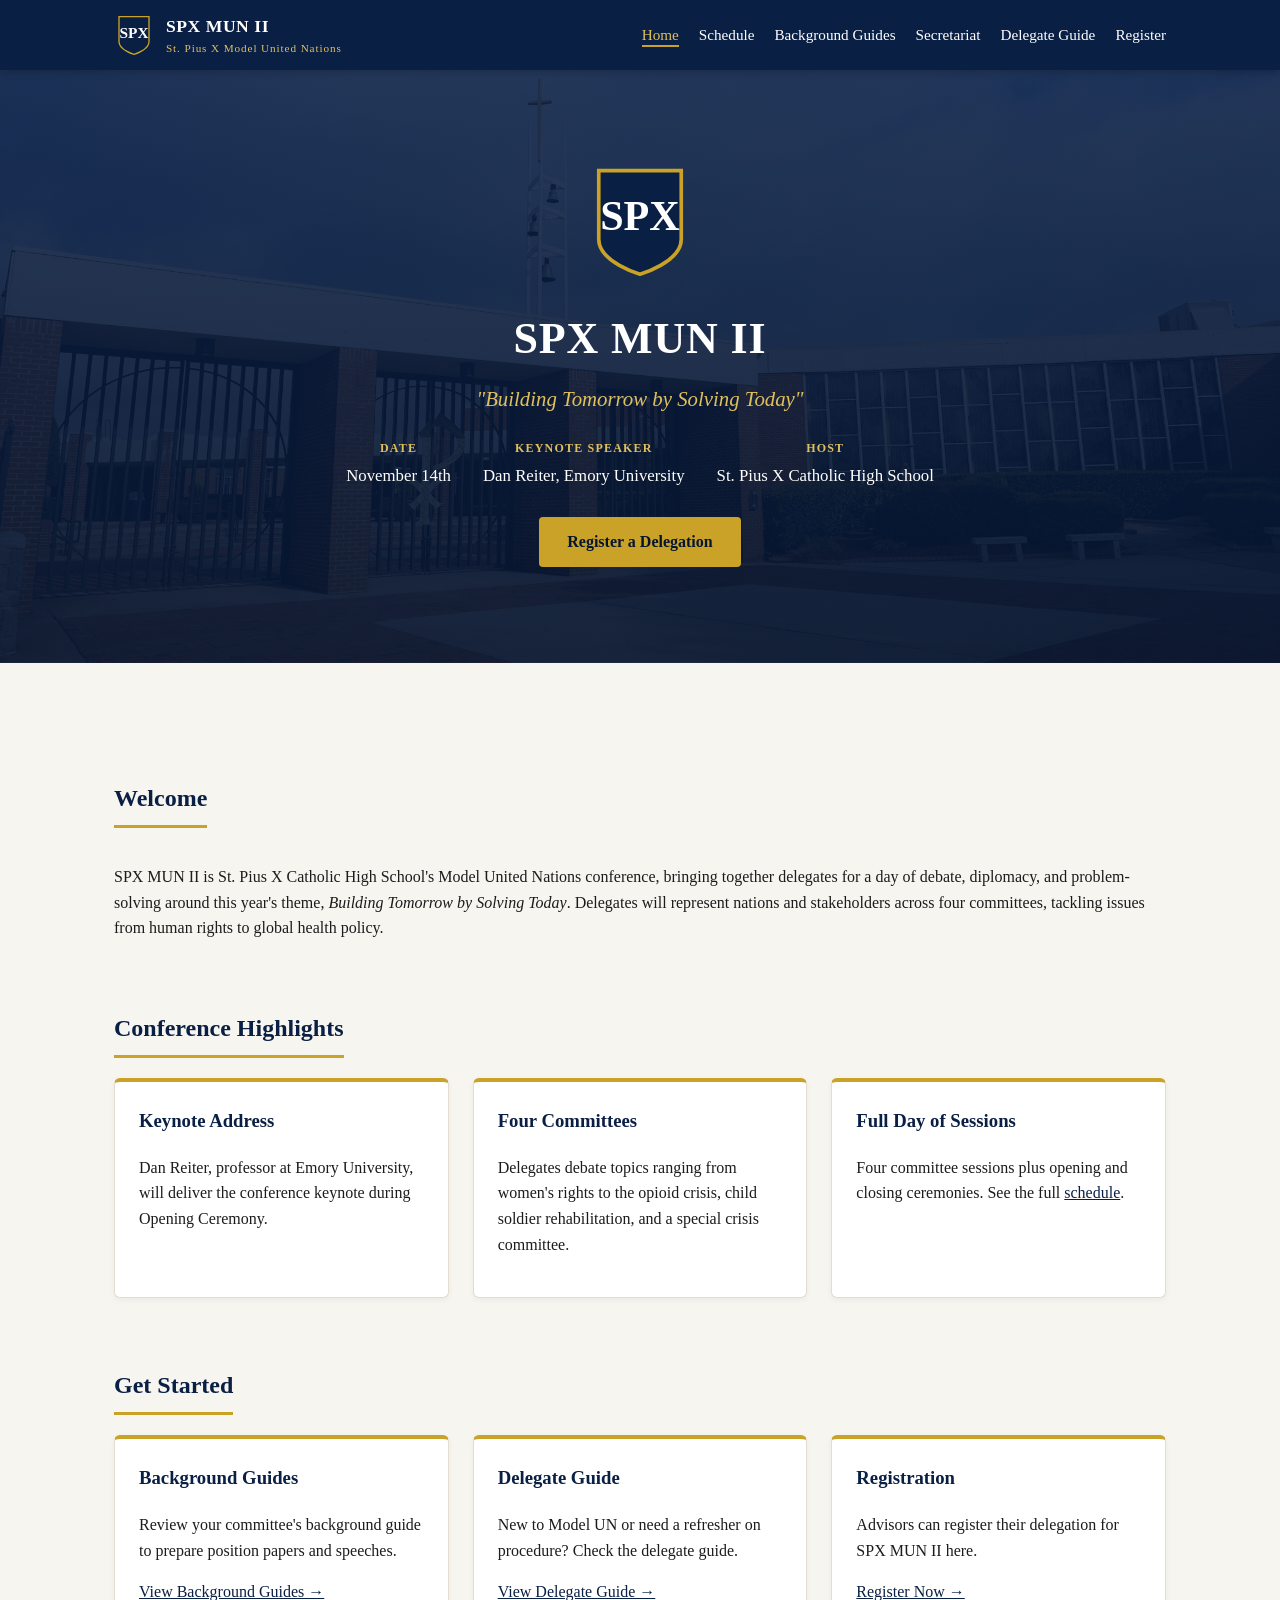
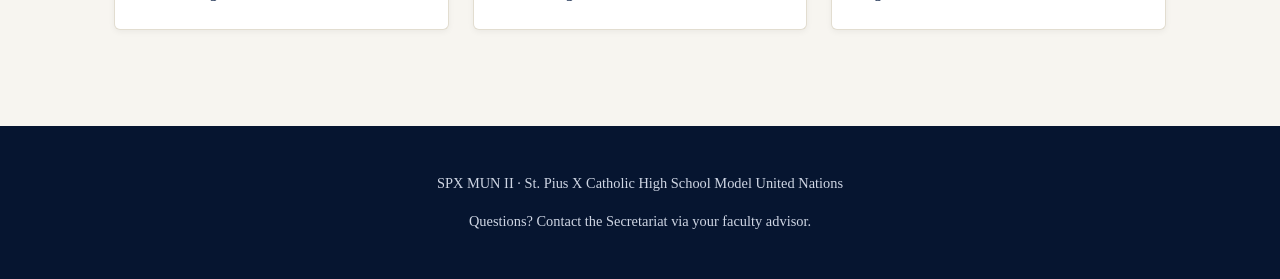
==== index.html @ 94162507 "Build SPX MUN II conference site Static HTML/CSS site with navy/gold theme: homepage, schedule, comm" ====
<!DOCTYPE html>
<html lang="en">
<head>
<meta charset="UTF-8">
<meta name="viewport" content="width=device-width, initial-scale=1.0">
<title>SPX MUN II | St. Pius X Model UN Conference</title>
<meta name="description" content="SPX MUN II — St. Pius X Catholic High School's Model United Nations Conference. November 14th. Theme: Building Tomorrow by Solving Today.">
<link rel="icon" href="assets/img/crest-placeholder.svg">
<link rel="stylesheet" href="assets/css/style.css">
</head>
<body>
<header class="site-header">
  <div class="nav-wrap">
    <a class="brand" href="index.html">
      <img class="crest" src="assets/img/crest-placeholder.svg" alt="SPX MUN crest">
      <span class="brand-text">SPX MUN II<span>St. Pius X Model United Nations</span></span>
    </a>
    <nav class="main-nav">
      <ul>
        <li><a href="index.html" class="active">Home</a></li>
        <li><a href="schedule.html">Schedule</a></li>
        <li><a href="guides.html">Background Guides</a></li>
        <li><a href="secretariat.html">Secretariat</a></li>
        <li><a href="delegate-guide.html">Delegate Guide</a></li>
        <li><a href="register.html">Register</a></li>
      </ul>
    </nav>
  </div>
</header>

<section class="hero">
  <div class="hero-inner">
    <img class="crest-large" src="assets/img/crest-placeholder.svg" alt="SPX MUN crest">
    <h1>SPX MUN II</h1>
    <p class="theme">"Building Tomorrow by Solving Today"</p>
    <div class="meta">
      <div><strong>Date</strong>November 14th</div>
      <div><strong>Keynote Speaker</strong>Dan Reiter, Emory University</div>
      <div><strong>Host</strong>St. Pius X Catholic High School</div>
    </div>
    <a class="btn" href="register.html">Register a Delegation</a>
  </div>
</section>

<main>
  <section>
    <h2>Welcome</h2>
    <p>
      SPX MUN II is St. Pius X Catholic High School's Model United Nations conference,
      bringing together delegates for a day of debate, diplomacy, and problem-solving
      around this year's theme, <em>Building Tomorrow by Solving Today</em>. Delegates
      will represent nations and stakeholders across four committees, tackling issues
      from human rights to global health policy.
    </p>
  </section>

  <section>
    <h2>Conference Highlights</h2>
    <div class="card-grid">
      <div class="card">
        <h3>Keynote Address</h3>
        <p>Dan Reiter, professor at Emory University, will deliver the conference keynote during Opening Ceremony.</p>
      </div>
      <div class="card">
        <h3>Four Committees</h3>
        <p>Delegates debate topics ranging from women's rights to the opioid crisis, child soldier rehabilitation, and a special crisis committee.</p>
      </div>
      <div class="card">
        <h3>Full Day of Sessions</h3>
        <p>Four committee sessions plus opening and closing ceremonies. See the full <a href="schedule.html">schedule</a>.</p>
      </div>
    </div>
  </section>

  <section>
    <h2>Get Started</h2>
    <div class="card-grid">
      <div class="card">
        <h3>Background Guides</h3>
        <p>Review your committee's background guide to prepare position papers and speeches.</p>
        <a href="guides.html">View Background Guides &rarr;</a>
      </div>
      <div class="card">
        <h3>Delegate Guide</h3>
        <p>New to Model UN or need a refresher on procedure? Check the delegate guide.</p>
        <a href="delegate-guide.html">View Delegate Guide &rarr;</a>
      </div>
      <div class="card">
        <h3>Registration</h3>
        <p>Advisors can register their delegation for SPX MUN II here.</p>
        <a href="register.html">Register Now &rarr;</a>
      </div>
    </div>
  </section>
</main>

<footer class="site-footer">
  <p>SPX MUN II &middot; St. Pius X Catholic High School Model United Nations</p>
  <p>Questions? Contact the Secretariat via your faculty advisor.</p>
</footer>
</body>
</html>
---- assets/css/style.css ----
:root {
  --navy: #0a1f44;
  --navy-dark: #061530;
  --navy-light: #16305e;
  --gold: #c9a227;
  --gold-light: #e0c05c;
  --cream: #f7f5f0;
  --text: #1c1c1c;
  --max-width: 1100px;
}

* {
  box-sizing: border-box;
}

html {
  scroll-behavior: smooth;
}

body {
  margin: 0;
  font-family: "Georgia", "Times New Roman", serif;
  color: var(--text);
  background: var(--cream);
  line-height: 1.6;
}

a {
  color: var(--navy);
}

img {
  max-width: 100%;
}

.site-header {
  background: var(--navy);
  color: white;
  position: sticky;
  top: 0;
  z-index: 100;
  box-shadow: 0 2px 8px rgba(0, 0, 0, 0.2);
}

.nav-wrap {
  max-width: var(--max-width);
  margin: 0 auto;
  display: flex;
  align-items: center;
  justify-content: space-between;
  padding: 0.75rem 1.5rem;
  flex-wrap: wrap;
  gap: 0.5rem;
}

.brand {
  display: flex;
  align-items: center;
  gap: 0.75rem;
  text-decoration: none;
  color: white;
}

.brand .crest {
  width: 40px;
  height: 40px;
}

.brand-text {
  font-weight: bold;
  letter-spacing: 0.03em;
  font-size: 1.1rem;
  color: white;
}

.brand-text span {
  display: block;
  font-size: 0.7rem;
  font-weight: normal;
  color: var(--gold-light);
  letter-spacing: 0.08em;
}

nav.main-nav ul {
  list-style: none;
  display: flex;
  gap: 1.25rem;
  margin: 0;
  padding: 0;
  flex-wrap: wrap;
}

nav.main-nav a {
  color: white;
  text-decoration: none;
  font-size: 0.95rem;
  border-bottom: 2px solid transparent;
  padding-bottom: 2px;
  transition: border-color 0.2s ease, color 0.2s ease;
}

nav.main-nav a:hover,
nav.main-nav a.active {
  border-color: var(--gold);
  color: var(--gold-light);
}

.hero {
  position: relative;
  color: white;
  padding: 6rem 1.5rem;
  text-align: center;
  background-image:
    linear-gradient(rgba(10, 31, 68, 0.88), rgba(6, 21, 48, 0.93)),
    url("../img/campus.jpg");
  background-size: cover;
  background-position: center;
}

.hero-inner {
  max-width: 800px;
  margin: 0 auto;
}

.hero .crest-large {
  width: 110px;
  height: 110px;
  margin-bottom: 1.25rem;
}

.hero h1 {
  font-size: 2.75rem;
  margin: 0 0 0.5rem;
  letter-spacing: 0.02em;
}

.hero .theme {
  font-size: 1.3rem;
  color: var(--gold-light);
  font-style: italic;
  margin: 0.25rem 0 1.5rem;
}

.hero .meta {
  display: flex;
  justify-content: center;
  gap: 2rem;
  flex-wrap: wrap;
  font-size: 1.05rem;
  margin-top: 1.5rem;
}

.hero .meta div strong {
  display: block;
  color: var(--gold-light);
  text-transform: uppercase;
  font-size: 0.75rem;
  letter-spacing: 0.1em;
  margin-bottom: 0.25rem;
}

.btn {
  display: inline-block;
  background: var(--gold);
  color: var(--navy-dark);
  font-weight: bold;
  padding: 0.75rem 1.75rem;
  border-radius: 4px;
  text-decoration: none;
  margin-top: 1.75rem;
  transition: background 0.2s ease;
}

.btn:hover {
  background: var(--gold-light);
}

main {
  max-width: var(--max-width);
  margin: 0 auto;
  padding: 3rem 1.5rem;
}

section {
  margin-bottom: 3rem;
}

h2 {
  color: var(--navy);
  border-bottom: 3px solid var(--gold);
  padding-bottom: 0.5rem;
  display: inline-block;
}

.page-header {
  background: var(--navy);
  color: white;
  padding: 3rem 1.5rem;
  text-align: center;
}

.page-header h1 {
  margin: 0 0 0.5rem;
}

.page-header p {
  color: var(--gold-light);
  margin: 0;
  font-style: italic;
}

.card-grid {
  display: grid;
  grid-template-columns: repeat(auto-fit, minmax(260px, 1fr));
  gap: 1.5rem;
}

.card {
  background: white;
  border: 1px solid #e2ddd0;
  border-top: 4px solid var(--gold);
  border-radius: 6px;
  padding: 1.5rem;
  box-shadow: 0 2px 6px rgba(0, 0, 0, 0.05);
}

.card h3 {
  margin-top: 0;
  color: var(--navy);
}

table.schedule {
  width: 100%;
  border-collapse: collapse;
  background: white;
  box-shadow: 0 2px 6px rgba(0, 0, 0, 0.05);
}

table.schedule th,
table.schedule td {
  padding: 0.9rem 1.2rem;
  border-bottom: 1px solid #e2ddd0;
  text-align: left;
}

table.schedule th {
  background: var(--navy);
  color: var(--gold-light);
  text-transform: uppercase;
  font-size: 0.8rem;
  letter-spacing: 0.05em;
}

table.schedule tr:nth-child(even) td {
  background: #f1efe7;
}

table.schedule tr.break td {
  color: #777;
  font-style: italic;
}

.doc-link {
  display: inline-flex;
  align-items: center;
  gap: 0.4rem;
  margin-top: 0.75rem;
  font-weight: bold;
  color: var(--navy);
}

.notice {
  background: #fff7e0;
  border: 1px solid var(--gold);
  border-radius: 6px;
  padding: 1rem 1.25rem;
  font-size: 0.95rem;
}

.site-footer {
  background: var(--navy-dark);
  color: #cfd6e4;
  text-align: center;
  padding: 2rem 1.5rem;
  font-size: 0.9rem;
}

.site-footer a {
  color: var(--gold-light);
}

.breadcrumb {
  font-size: 0.9rem;
  margin-bottom: 1.5rem;
}

.breadcrumb a {
  color: var(--navy-light);
}

@media (max-width: 640px) {
  .hero h1 {
    font-size: 2rem;
  }
  .hero .meta {
    gap: 1rem;
  }
}
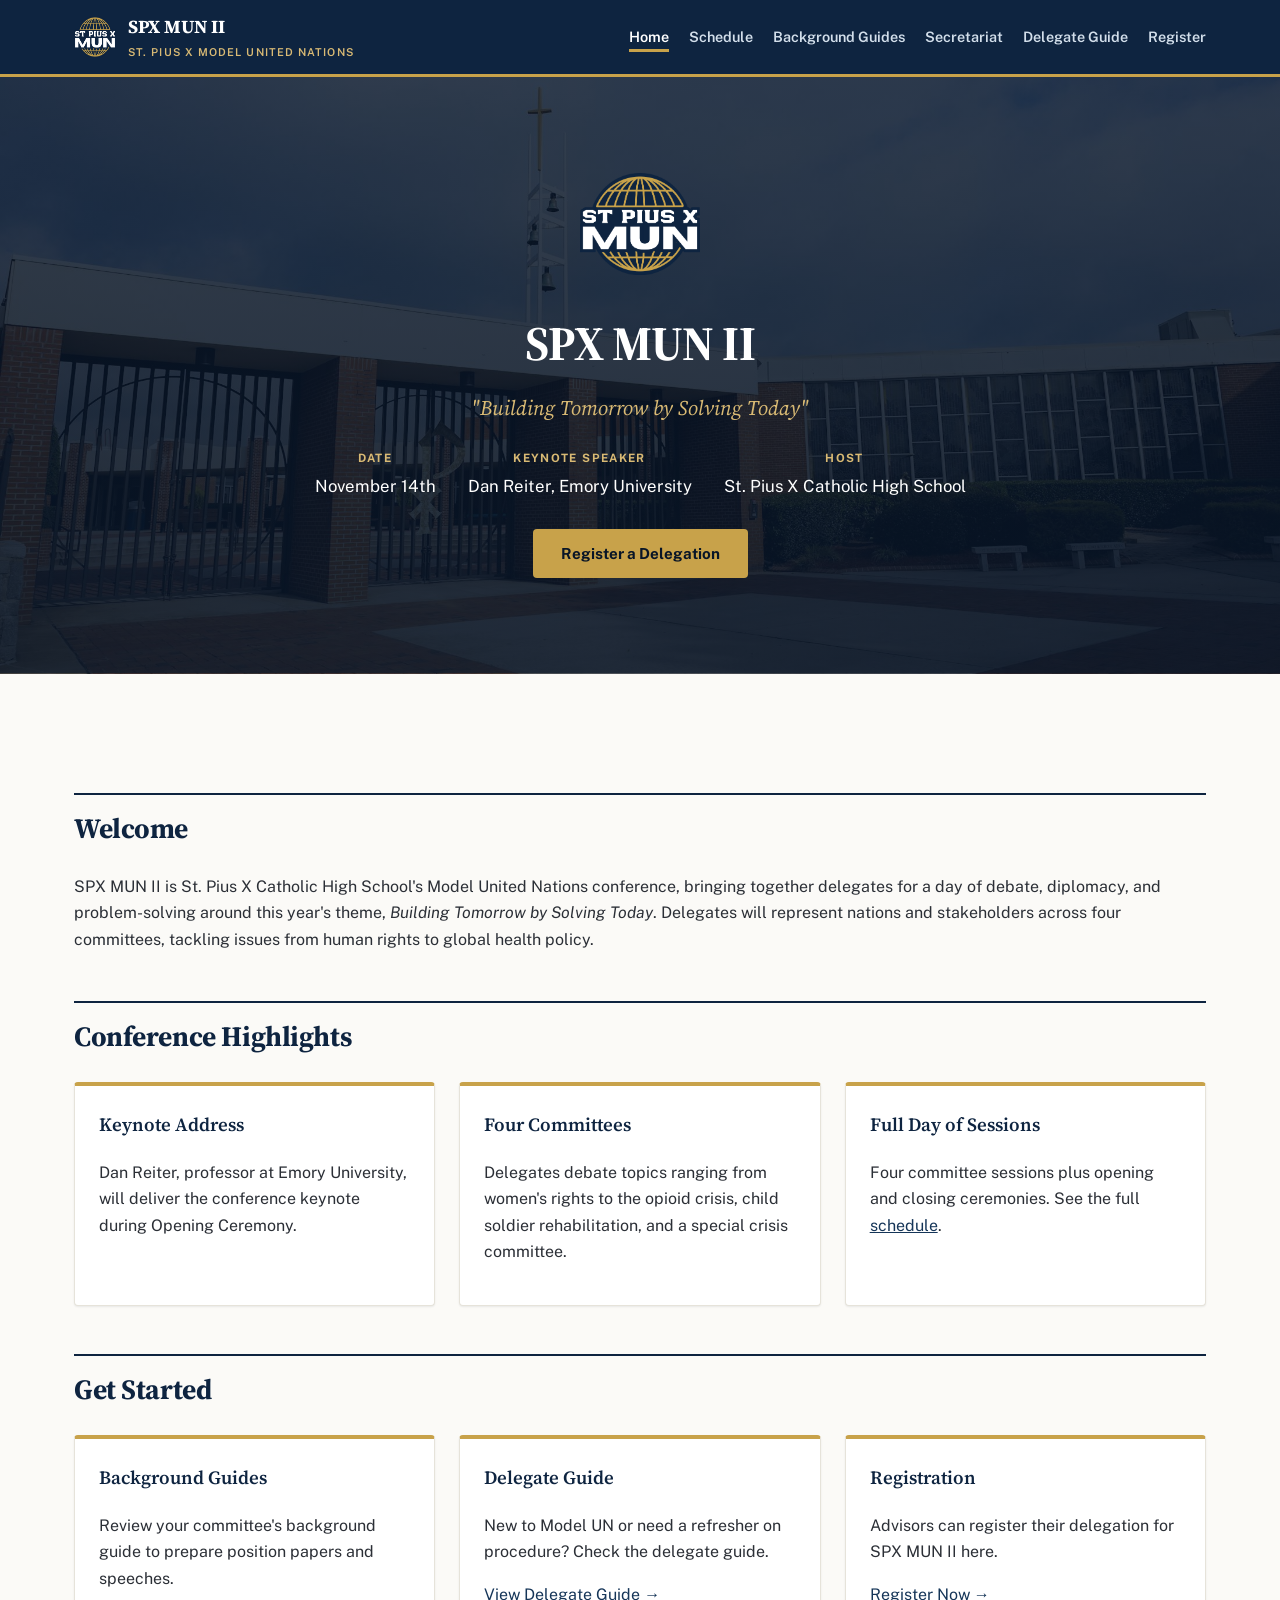
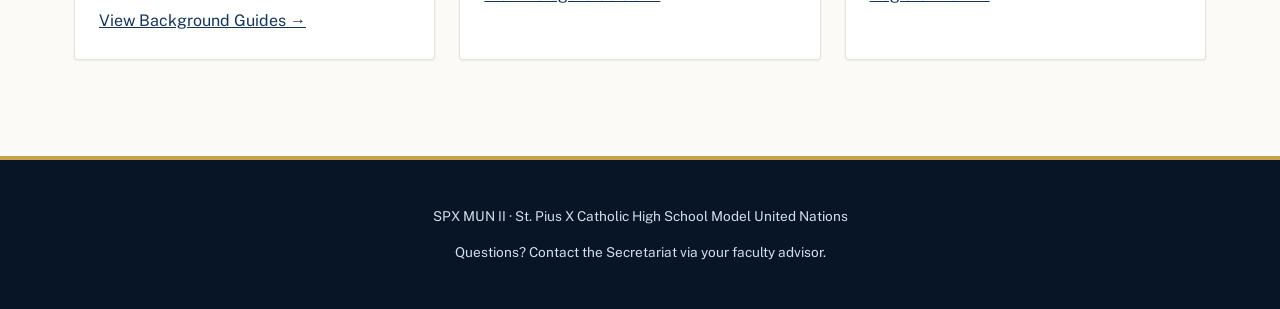
==== commit 908c4734: "Apply official SPX MUN logo and Concordia MUN design system Replace placeholder crest with the real " ====
--- a/index.html
+++ b/index.html
@@ -5,14 +5,14 @@
 <meta name="viewport" content="width=device-width, initial-scale=1.0">
 <title>SPX MUN II | St. Pius X Model UN Conference</title>
 <meta name="description" content="SPX MUN II — St. Pius X Catholic High School's Model United Nations Conference. November 14th. Theme: Building Tomorrow by Solving Today.">
-<link rel="icon" href="assets/img/crest-placeholder.svg">
+<link rel="icon" href="assets/img/spxmun-logo.png">
 <link rel="stylesheet" href="assets/css/style.css">
 </head>
 <body>
 <header class="site-header">
   <div class="nav-wrap">
     <a class="brand" href="index.html">
-      <img class="crest" src="assets/img/crest-placeholder.svg" alt="SPX MUN crest">
+      <img class="crest" src="assets/img/spxmun-logo.png" alt="SPX MUN crest">
       <span class="brand-text">SPX MUN II<span>St. Pius X Model United Nations</span></span>
     </a>
     <nav class="main-nav">
@@ -30,7 +30,7 @@
 
 <section class="hero">
   <div class="hero-inner">
-    <img class="crest-large" src="assets/img/crest-placeholder.svg" alt="SPX MUN crest">
+    <img class="crest-large" src="assets/img/spxmun-logo-large.png" alt="SPX MUN crest">
     <h1>SPX MUN II</h1>
     <p class="theme">"Building Tomorrow by Solving Today"</p>
     <div class="meta">
--- a/assets/css/style.css
+++ b/assets/css/style.css
@@ -1,12 +1,64 @@
+@import url("https://fonts.googleapis.com/css2?family=Source+Serif+4:wght@600;700&family=Public+Sans:wght@400;500;600;700&family=JetBrains+Mono:wght@400;500&display=swap");
+
 :root {
-  --navy: #0a1f44;
-  --navy-dark: #061530;
-  --navy-light: #16305e;
-  --gold: #c9a227;
-  --gold-light: #e0c05c;
-  --cream: #f7f5f0;
-  --text: #1c1c1c;
-  --max-width: 1100px;
+  /* Navy scale */
+  --navy-900: #081527;
+  --navy-800: #0e2440;
+  --navy-700: #153558;
+  --navy-600: #1e4977;
+  --navy-500: #2c6098;
+  --navy-300: #7c9bbc;
+  --navy-100: #d3dfeb;
+  --navy-50: #edf2f7;
+
+  /* Gold scale */
+  --gold-700: #8a6a1f;
+  --gold-600: #a8842c;
+  --gold-500: #c8a24a;
+  --gold-400: #d9ba74;
+  --gold-200: #eddcb4;
+  --gold-50: #faf4e6;
+
+  /* Paper & ink neutrals */
+  --paper-0: #ffffff;
+  --paper-50: #fbfaf7;
+  --paper-100: #f4f2ec;
+  --paper-200: #e6e3da;
+  --paper-300: #cfcbbf;
+  --ink-600: #5c5f66;
+  --ink-800: #2b2f36;
+  --ink-900: #14171c;
+
+  /* Semantic (muted, editorial) */
+  --warning-600: #9a5b15;
+  --warning-50: #fbf0e2;
+
+  /* Roles */
+  --text-heading: var(--navy-800);
+  --text-body: var(--ink-800);
+  --text-muted: var(--ink-600);
+  --border-subtle: var(--paper-200);
+
+  /* Fonts */
+  --font-display: "Source Serif 4", "Georgia", serif;
+  --font-ui: "Public Sans", -apple-system, sans-serif;
+  --font-mono: "JetBrains Mono", monospace;
+  --tracking-tight: -0.015em;
+
+  /* Radius */
+  --radius-sm: 2px;
+  --radius-md: 4px;
+  --radius-lg: 8px;
+
+  /* Shadow (soft, navy-tinted) */
+  --shadow-sm: 0 1px 2px rgba(8, 21, 39, 0.08);
+  --shadow-md: 0 4px 12px rgba(8, 21, 39, 0.12);
+  --shadow-lg: 0 12px 32px rgba(8, 21, 39, 0.18);
+  --focus-ring: 0 0 0 3px var(--gold-400);
+
+  --container-page: 1180px;
+  --container-doc: 820px;
+  --measure-prose: 68ch;
 }
 
 * {
@@ -19,31 +71,40 @@
 
 body {
   margin: 0;
-  font-family: "Georgia", "Times New Roman", serif;
-  color: var(--text);
-  background: var(--cream);
-  line-height: 1.6;
+  font-family: var(--font-ui);
+  font-size: 16px;
+  color: var(--text-body);
+  background: var(--paper-50);
+  line-height: 1.65;
 }
 
 a {
-  color: var(--navy);
+  color: var(--navy-700);
 }
 
 img {
   max-width: 100%;
 }
 
+.eyebrow {
+  font-size: 12px;
+  font-weight: 700;
+  letter-spacing: 0.12em;
+  text-transform: uppercase;
+  color: var(--gold-700);
+}
+
 .site-header {
-  background: var(--navy);
+  background: var(--navy-800);
   color: white;
   position: sticky;
   top: 0;
   z-index: 100;
-  box-shadow: 0 2px 8px rgba(0, 0, 0, 0.2);
+  border-bottom: 3px solid var(--gold-500);
 }
 
 .nav-wrap {
-  max-width: var(--max-width);
+  max-width: var(--container-page);
   margin: 0 auto;
   display: flex;
   align-items: center;
@@ -62,23 +123,27 @@
 }
 
 .brand .crest {
-  width: 40px;
-  height: 40px;
+  width: 42px;
+  height: 42px;
 }
 
 .brand-text {
-  font-weight: bold;
-  letter-spacing: 0.03em;
-  font-size: 1.1rem;
+  font-family: var(--font-display);
+  font-weight: 700;
+  letter-spacing: var(--tracking-tight);
+  font-size: 1.15rem;
   color: white;
 }
 
 .brand-text span {
   display: block;
-  font-size: 0.7rem;
-  font-weight: normal;
-  color: var(--gold-light);
-  letter-spacing: 0.08em;
+  font-family: var(--font-ui);
+  font-size: 0.68rem;
+  font-weight: 600;
+  letter-spacing: 0.1em;
+  text-transform: uppercase;
+  color: var(--gold-400);
+  margin-top: 2px;
 }
 
 nav.main-nav ul {
@@ -91,18 +156,19 @@
 }
 
 nav.main-nav a {
-  color: white;
+  color: var(--navy-100);
   text-decoration: none;
-  font-size: 0.95rem;
-  border-bottom: 2px solid transparent;
-  padding-bottom: 2px;
-  transition: border-color 0.2s ease, color 0.2s ease;
+  font-size: 0.9rem;
+  font-weight: 600;
+  border-bottom: 3px solid transparent;
+  padding-bottom: 4px;
+  transition: border-color 180ms cubic-bezier(0.2, 0, 0.2, 1), color 180ms cubic-bezier(0.2, 0, 0.2, 1);
 }
 
 nav.main-nav a:hover,
 nav.main-nav a.active {
-  border-color: var(--gold);
-  color: var(--gold-light);
+  border-color: var(--gold-500);
+  color: white;
 }
 
 .hero {
@@ -111,7 +177,7 @@
   padding: 6rem 1.5rem;
   text-align: center;
   background-image:
-    linear-gradient(rgba(10, 31, 68, 0.88), rgba(6, 21, 48, 0.93)),
+    linear-gradient(rgba(8, 21, 39, 0.82), rgba(8, 21, 39, 0.9)),
     url("../img/campus.jpg");
   background-size: cover;
   background-position: center;
@@ -123,20 +189,23 @@
 }
 
 .hero .crest-large {
-  width: 110px;
-  height: 110px;
+  width: 120px;
+  height: auto;
   margin-bottom: 1.25rem;
 }
 
 .hero h1 {
-  font-size: 2.75rem;
+  font-family: var(--font-display);
+  font-weight: 700;
+  font-size: 3rem;
+  letter-spacing: var(--tracking-tight);
   margin: 0 0 0.5rem;
-  letter-spacing: 0.02em;
 }
 
 .hero .theme {
+  font-family: var(--font-display);
   font-size: 1.3rem;
-  color: var(--gold-light);
+  color: var(--gold-400);
   font-style: italic;
   margin: 0.25rem 0 1.5rem;
 }
@@ -152,31 +221,34 @@
 
 .hero .meta div strong {
   display: block;
-  color: var(--gold-light);
+  color: var(--gold-400);
   text-transform: uppercase;
-  font-size: 0.75rem;
-  letter-spacing: 0.1em;
-  margin-bottom: 0.25rem;
+  font-size: 0.72rem;
+  font-weight: 700;
+  letter-spacing: 0.12em;
+  margin-bottom: 0.3rem;
 }
 
 .btn {
   display: inline-block;
-  background: var(--gold);
-  color: var(--navy-dark);
-  font-weight: bold;
+  font-family: var(--font-ui);
+  background: var(--gold-500);
+  color: var(--navy-900);
+  font-weight: 700;
+  font-size: 0.95rem;
   padding: 0.75rem 1.75rem;
-  border-radius: 4px;
+  border-radius: var(--radius-md);
   text-decoration: none;
   margin-top: 1.75rem;
-  transition: background 0.2s ease;
+  transition: background 180ms cubic-bezier(0.2, 0, 0.2, 1);
 }
 
 .btn:hover {
-  background: var(--gold-light);
+  background: var(--gold-400);
 }
 
 main {
-  max-width: var(--max-width);
+  max-width: var(--container-page);
   margin: 0 auto;
   padding: 3rem 1.5rem;
 }
@@ -186,25 +258,33 @@
 }
 
 h2 {
-  color: var(--navy);
-  border-bottom: 3px solid var(--gold);
-  padding-bottom: 0.5rem;
-  display: inline-block;
+  font-family: var(--font-display);
+  font-weight: 700;
+  letter-spacing: var(--tracking-tight);
+  color: var(--text-heading);
+  border-top: 2px solid var(--navy-800);
+  padding-top: 0.6rem;
+  display: block;
+  font-size: 1.75rem;
 }
 
 .page-header {
-  background: var(--navy);
+  background: var(--navy-800);
   color: white;
   padding: 3rem 1.5rem;
   text-align: center;
+  border-bottom: 4px solid var(--gold-500);
 }
 
 .page-header h1 {
+  font-family: var(--font-display);
+  font-weight: 700;
+  letter-spacing: var(--tracking-tight);
   margin: 0 0 0.5rem;
 }
 
 .page-header p {
-  color: var(--gold-light);
+  color: var(--gold-400);
   margin: 0;
   font-style: italic;
 }
@@ -216,47 +296,50 @@
 }
 
 .card {
-  background: white;
-  border: 1px solid #e2ddd0;
-  border-top: 4px solid var(--gold);
-  border-radius: 6px;
+  background: var(--paper-0);
+  border: 1px solid var(--border-subtle);
+  border-top: 4px solid var(--gold-500);
+  border-radius: var(--radius-md);
   padding: 1.5rem;
-  box-shadow: 0 2px 6px rgba(0, 0, 0, 0.05);
+  box-shadow: var(--shadow-sm);
 }
 
 .card h3 {
+  font-family: var(--font-display);
+  font-weight: 600;
   margin-top: 0;
-  color: var(--navy);
+  color: var(--text-heading);
 }
 
 table.schedule {
   width: 100%;
   border-collapse: collapse;
-  background: white;
-  box-shadow: 0 2px 6px rgba(0, 0, 0, 0.05);
+  background: var(--paper-0);
+  box-shadow: var(--shadow-sm);
 }
 
 table.schedule th,
 table.schedule td {
   padding: 0.9rem 1.2rem;
-  border-bottom: 1px solid #e2ddd0;
+  border-bottom: 1px solid var(--border-subtle);
   text-align: left;
 }
 
 table.schedule th {
-  background: var(--navy);
-  color: var(--gold-light);
+  background: var(--navy-800);
+  color: var(--gold-400);
   text-transform: uppercase;
-  font-size: 0.8rem;
-  letter-spacing: 0.05em;
+  font-size: 0.78rem;
+  font-weight: 700;
+  letter-spacing: 0.08em;
 }
 
 table.schedule tr:nth-child(even) td {
-  background: #f1efe7;
+  background: var(--paper-100);
 }
 
 table.schedule tr.break td {
-  color: #777;
+  color: var(--text-muted);
   font-style: italic;
 }
 
@@ -265,42 +348,46 @@
   align-items: center;
   gap: 0.4rem;
   margin-top: 0.75rem;
-  font-weight: bold;
-  color: var(--navy);
+  font-weight: 700;
+  color: var(--navy-700);
 }
 
 .notice {
-  background: #fff7e0;
-  border: 1px solid var(--gold);
-  border-radius: 6px;
+  background: var(--gold-50);
+  border-left: 4px solid var(--gold-500);
+  border-radius: var(--radius-md);
   padding: 1rem 1.25rem;
   font-size: 0.95rem;
+  color: var(--ink-800);
 }
 
 .site-footer {
-  background: var(--navy-dark);
-  color: #cfd6e4;
+  background: var(--navy-900);
+  color: var(--navy-100);
   text-align: center;
   padding: 2rem 1.5rem;
-  font-size: 0.9rem;
+  font-size: 0.85rem;
+  border-top: 4px solid var(--gold-500);
 }
 
 .site-footer a {
-  color: var(--gold-light);
+  color: var(--gold-400);
 }
 
 .breadcrumb {
-  font-size: 0.9rem;
+  font-family: var(--font-mono);
+  font-size: 0.8rem;
+  color: var(--text-muted);
   margin-bottom: 1.5rem;
 }
 
 .breadcrumb a {
-  color: var(--navy-light);
+  color: var(--navy-600);
 }
 
 @media (max-width: 640px) {
   .hero h1 {
-    font-size: 2rem;
+    font-size: 2.1rem;
   }
   .hero .meta {
     gap: 1rem;
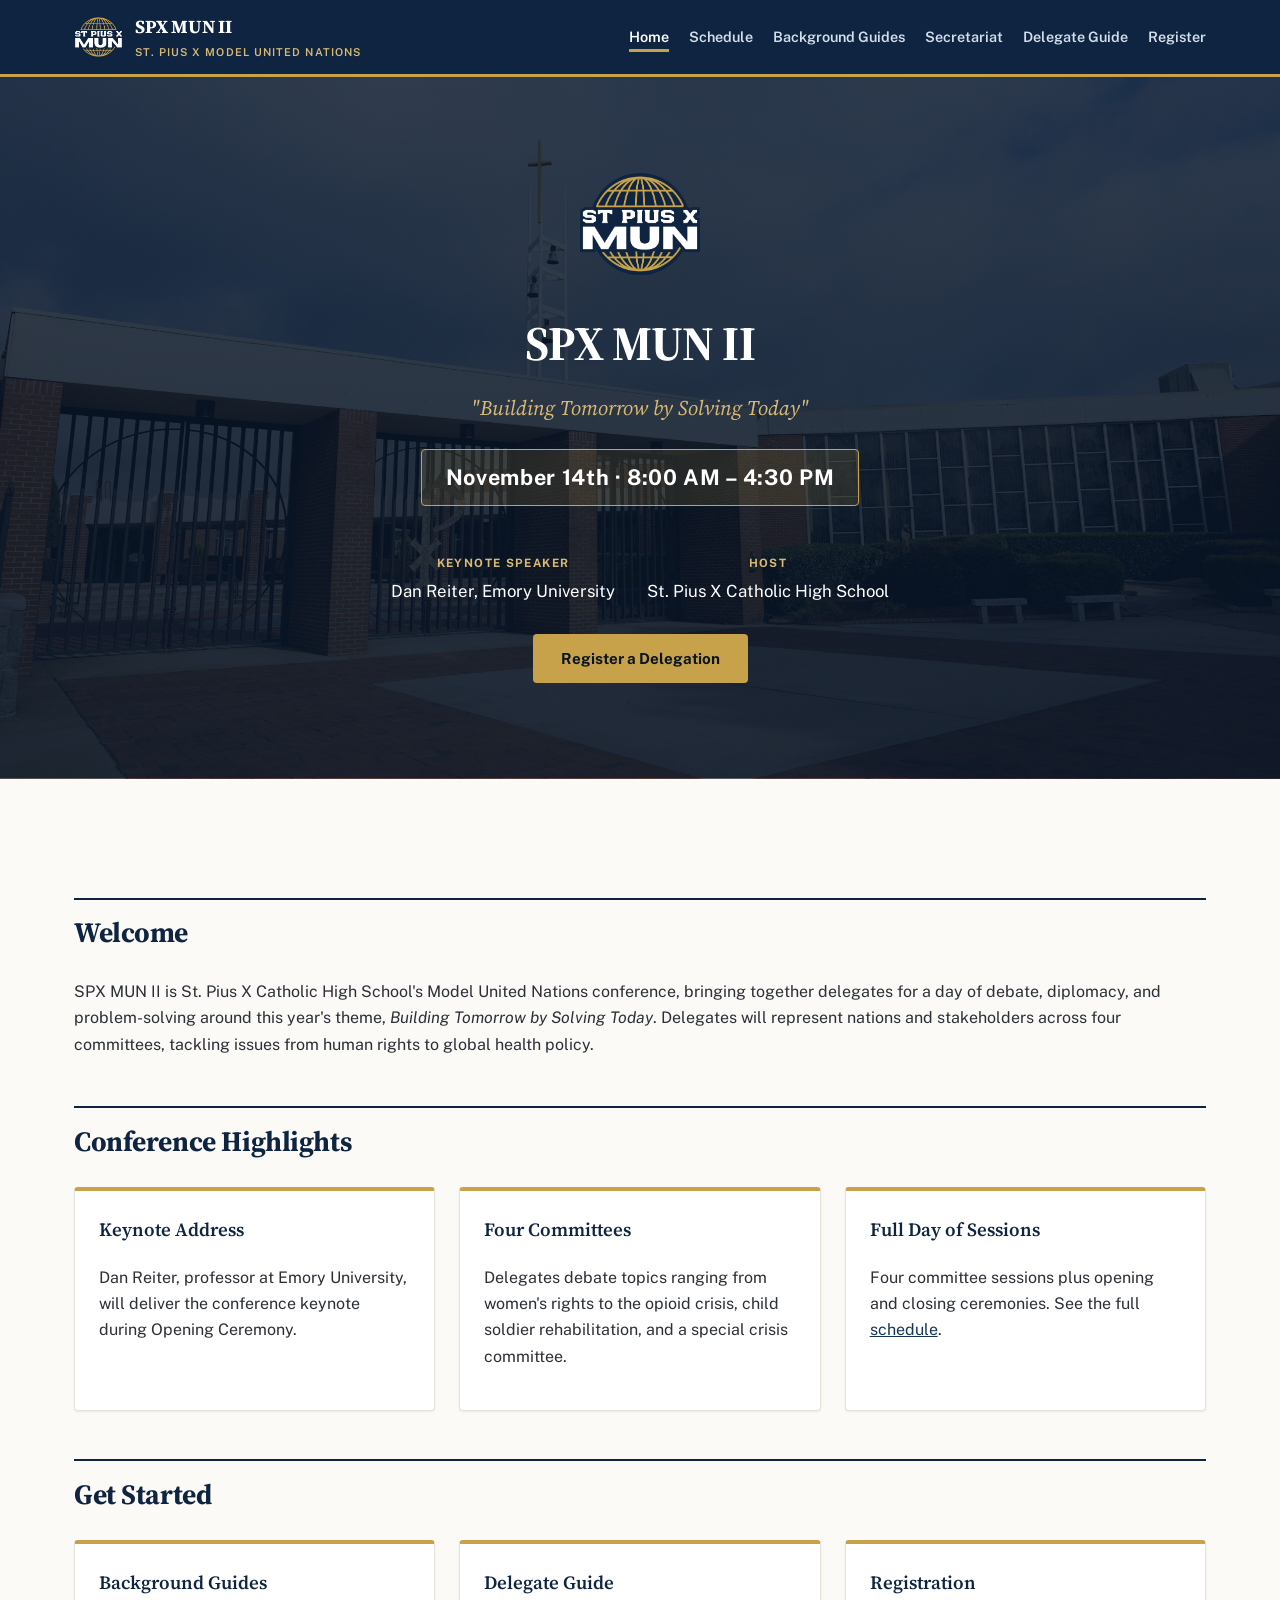
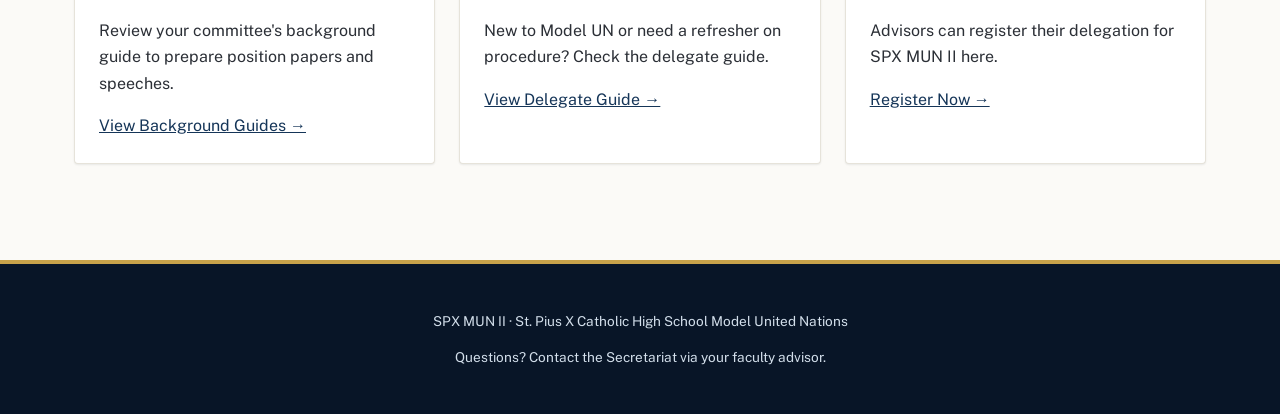
==== commit fd785082: "Wire up registration form and make hero date/time prominent Point the registration page's CTA at the" ====
--- a/index.html
+++ b/index.html
@@ -5,7 +5,10 @@
 <meta name="viewport" content="width=device-width, initial-scale=1.0">
 <title>SPX MUN II | St. Pius X Model UN Conference</title>
 <meta name="description" content="SPX MUN II — St. Pius X Catholic High School's Model United Nations Conference. November 14th. Theme: Building Tomorrow by Solving Today.">
-<link rel="icon" href="assets/img/spxmun-logo.png">
+<link rel="icon" href="assets/img/favicon/favicon.ico" sizes="any">
+<link rel="icon" type="image/png" sizes="32x32" href="assets/img/favicon/icon-32.png">
+<link rel="icon" type="image/png" sizes="16x16" href="assets/img/favicon/icon-16.png">
+<link rel="apple-touch-icon" sizes="180x180" href="assets/img/favicon/icon-180.png">
 <link rel="stylesheet" href="assets/css/style.css">
 </head>
 <body>
@@ -33,8 +36,8 @@
     <img class="crest-large" src="assets/img/spxmun-logo-large.png" alt="SPX MUN crest">
     <h1>SPX MUN II</h1>
     <p class="theme">"Building Tomorrow by Solving Today"</p>
+    <div class="hero-datetime">November 14th &middot; 8:00 AM &ndash; 4:30 PM</div>
     <div class="meta">
-      <div><strong>Date</strong>November 14th</div>
       <div><strong>Keynote Speaker</strong>Dan Reiter, Emory University</div>
       <div><strong>Host</strong>St. Pius X Catholic High School</div>
     </div>
--- a/assets/css/style.css
+++ b/assets/css/style.css
@@ -123,8 +123,8 @@
 }
 
 .brand .crest {
-  width: 42px;
   height: 42px;
+  width: auto;
 }
 
 .brand-text {
@@ -210,6 +210,20 @@
   margin: 0.25rem 0 1.5rem;
 }
 
+.hero-datetime {
+  display: inline-block;
+  font-family: var(--font-ui);
+  font-size: 1.35rem;
+  font-weight: 700;
+  letter-spacing: 0.03em;
+  color: white;
+  background: rgba(200, 162, 74, 0.14);
+  border: 1px solid var(--gold-500);
+  border-radius: var(--radius-md);
+  padding: 0.6rem 1.5rem;
+  margin-bottom: 1.5rem;
+}
+
 .hero .meta {
   display: flex;
   justify-content: center;
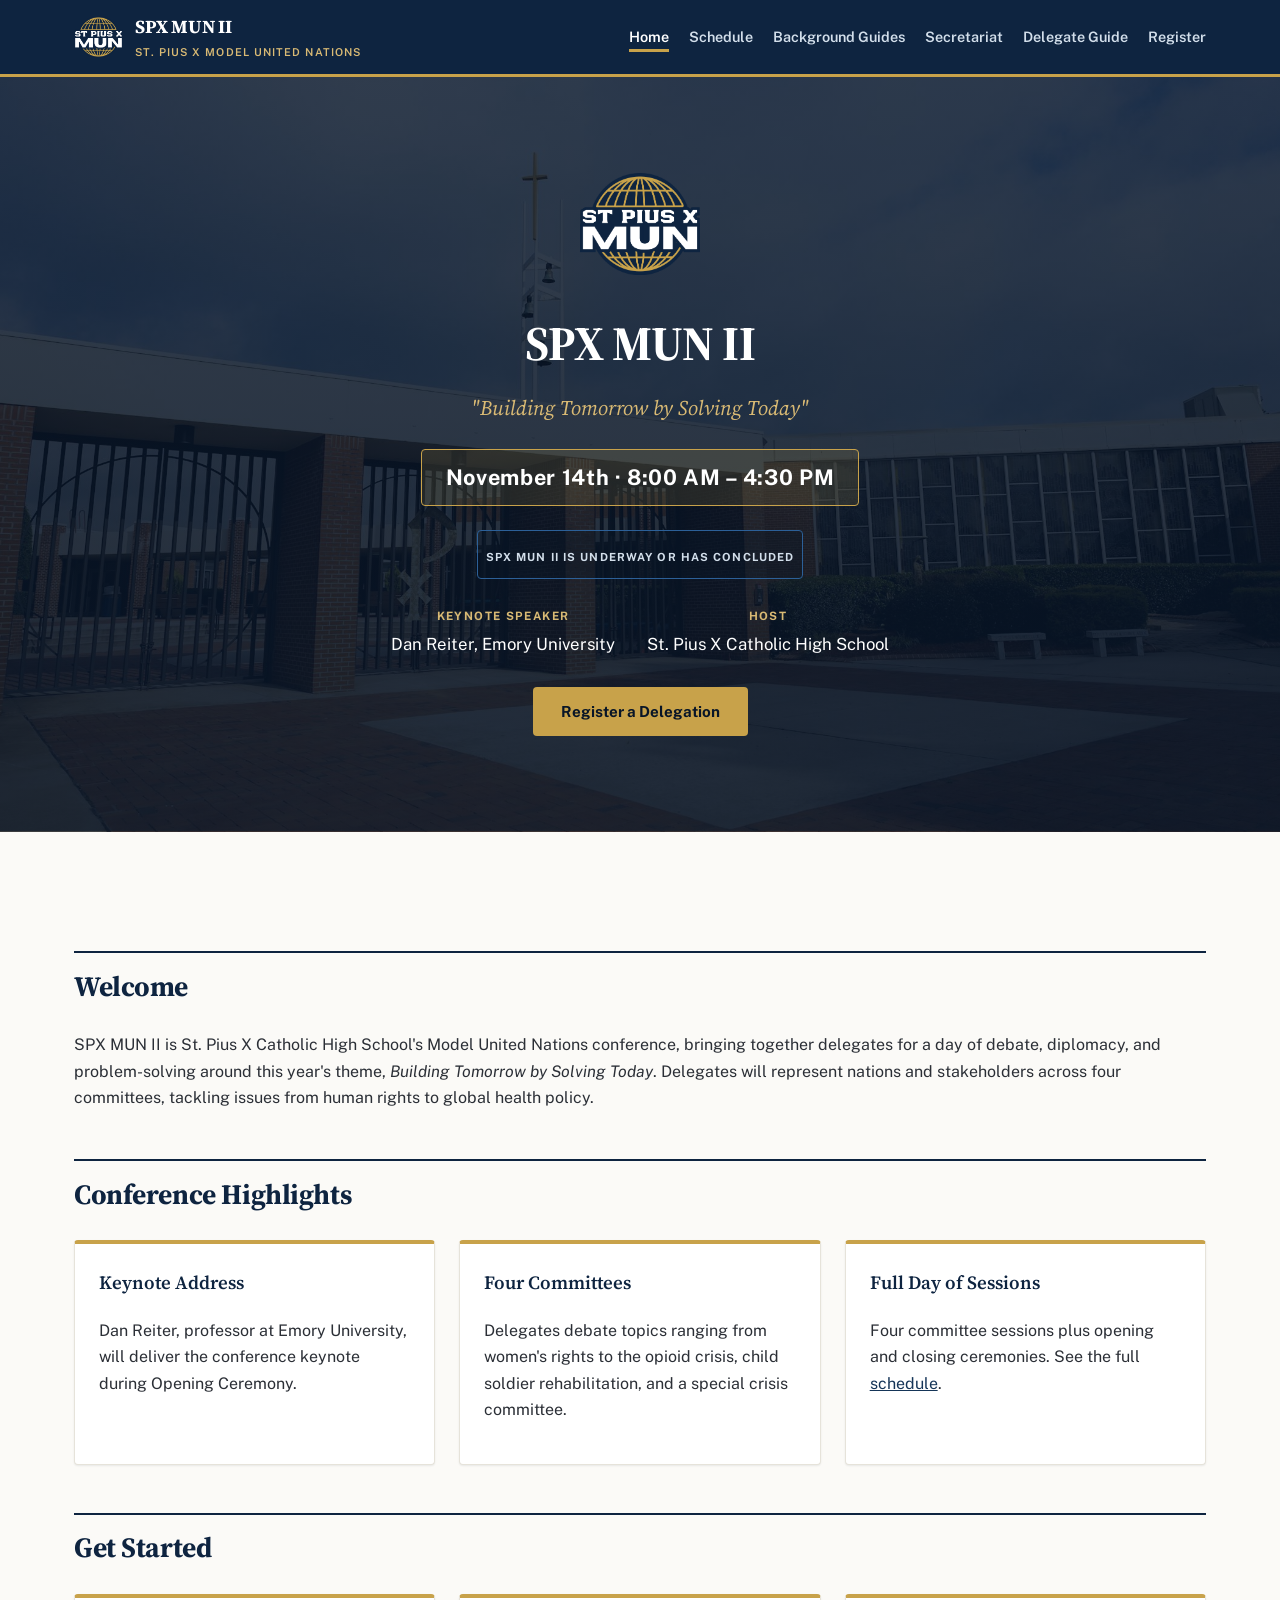
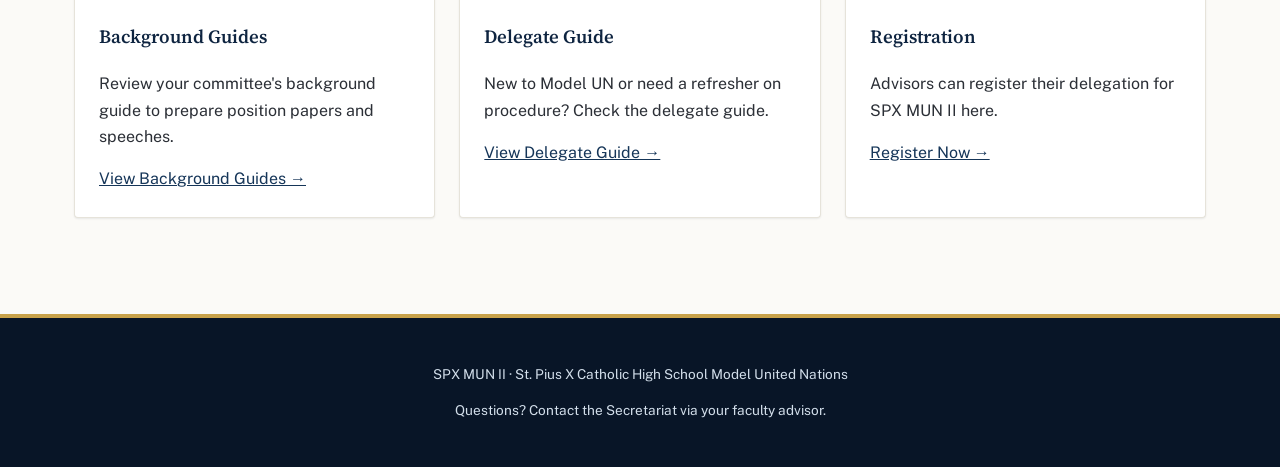
==== commit 9e897e25: "Add live countdown to homepage hero Vanilla JS countdown to arrival time (Nov 14, 2026, 8:00 AM ET)," ====
--- a/index.html
+++ b/index.html
@@ -37,6 +37,26 @@
     <h1>SPX MUN II</h1>
     <p class="theme">"Building Tomorrow by Solving Today"</p>
     <div class="hero-datetime">November 14th &middot; 8:00 AM &ndash; 4:30 PM</div>
+
+    <div class="countdown" id="countdown" aria-live="polite">
+      <div class="countdown-item">
+        <span class="countdown-num" id="cd-days">00</span>
+        <span class="countdown-label">Days</span>
+      </div>
+      <div class="countdown-item">
+        <span class="countdown-num" id="cd-hours">00</span>
+        <span class="countdown-label">Hours</span>
+      </div>
+      <div class="countdown-item">
+        <span class="countdown-num" id="cd-minutes">00</span>
+        <span class="countdown-label">Minutes</span>
+      </div>
+      <div class="countdown-item">
+        <span class="countdown-num" id="cd-seconds">00</span>
+        <span class="countdown-label">Seconds</span>
+      </div>
+    </div>
+
     <div class="meta">
       <div><strong>Keynote Speaker</strong>Dan Reiter, Emory University</div>
       <div><strong>Host</strong>St. Pius X Catholic High School</div>
@@ -101,5 +121,6 @@
   <p>SPX MUN II &middot; St. Pius X Catholic High School Model United Nations</p>
   <p>Questions? Contact the Secretariat via your faculty advisor.</p>
 </footer>
+<script src="assets/js/countdown.js"></script>
 </body>
 </html>
--- a/assets/css/style.css
+++ b/assets/css/style.css
@@ -224,6 +224,42 @@
   margin-bottom: 1.5rem;
 }
 
+.countdown {
+  display: flex;
+  justify-content: center;
+  gap: 1.25rem;
+  flex-wrap: wrap;
+  margin-bottom: 1.75rem;
+}
+
+.countdown-item {
+  display: flex;
+  flex-direction: column;
+  align-items: center;
+  min-width: 72px;
+  padding: 0.75rem 0.5rem;
+  background: rgba(8, 21, 39, 0.35);
+  border: 1px solid var(--navy-500);
+  border-radius: var(--radius-md);
+}
+
+.countdown-num {
+  font-family: var(--font-mono);
+  font-size: 2rem;
+  font-weight: 500;
+  color: var(--gold-400);
+  line-height: 1.1;
+}
+
+.countdown-label {
+  font-size: 0.7rem;
+  font-weight: 700;
+  letter-spacing: 0.1em;
+  text-transform: uppercase;
+  color: var(--navy-100);
+  margin-top: 0.3rem;
+}
+
 .hero .meta {
   display: flex;
   justify-content: center;
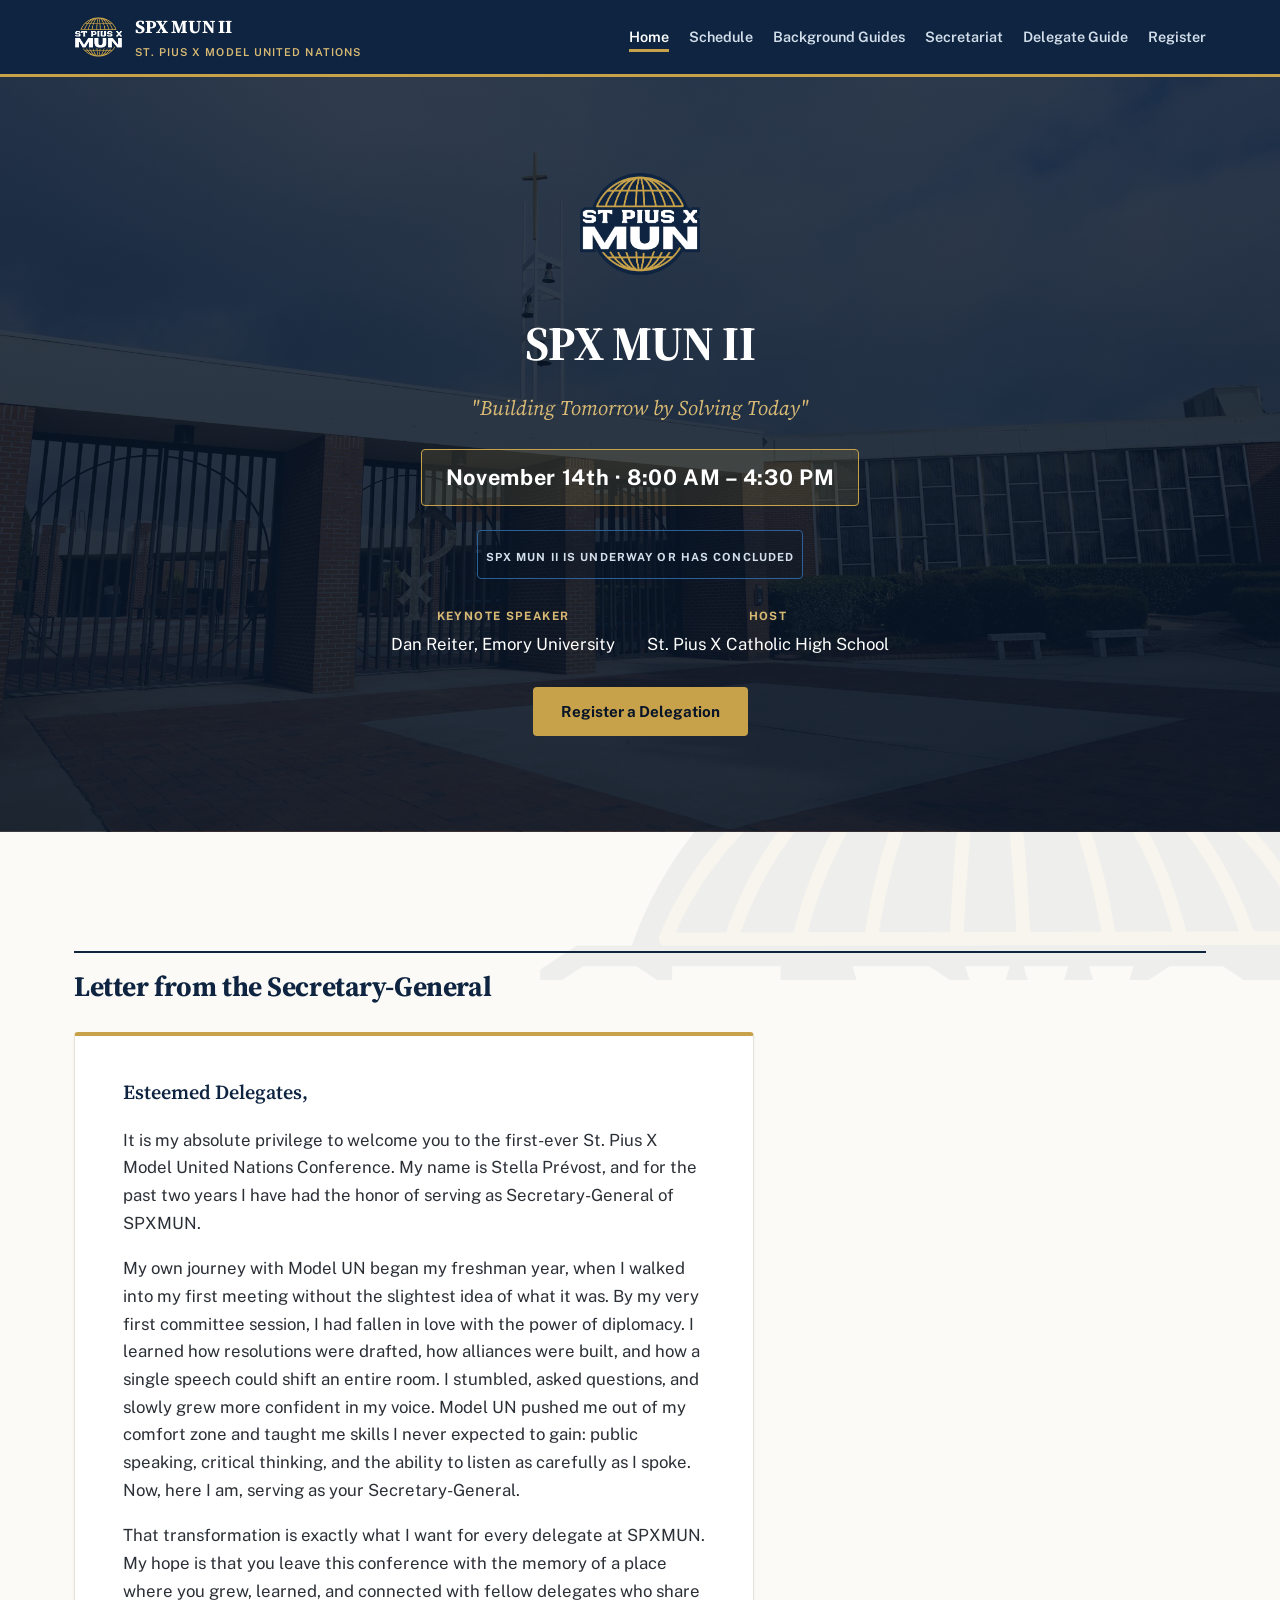
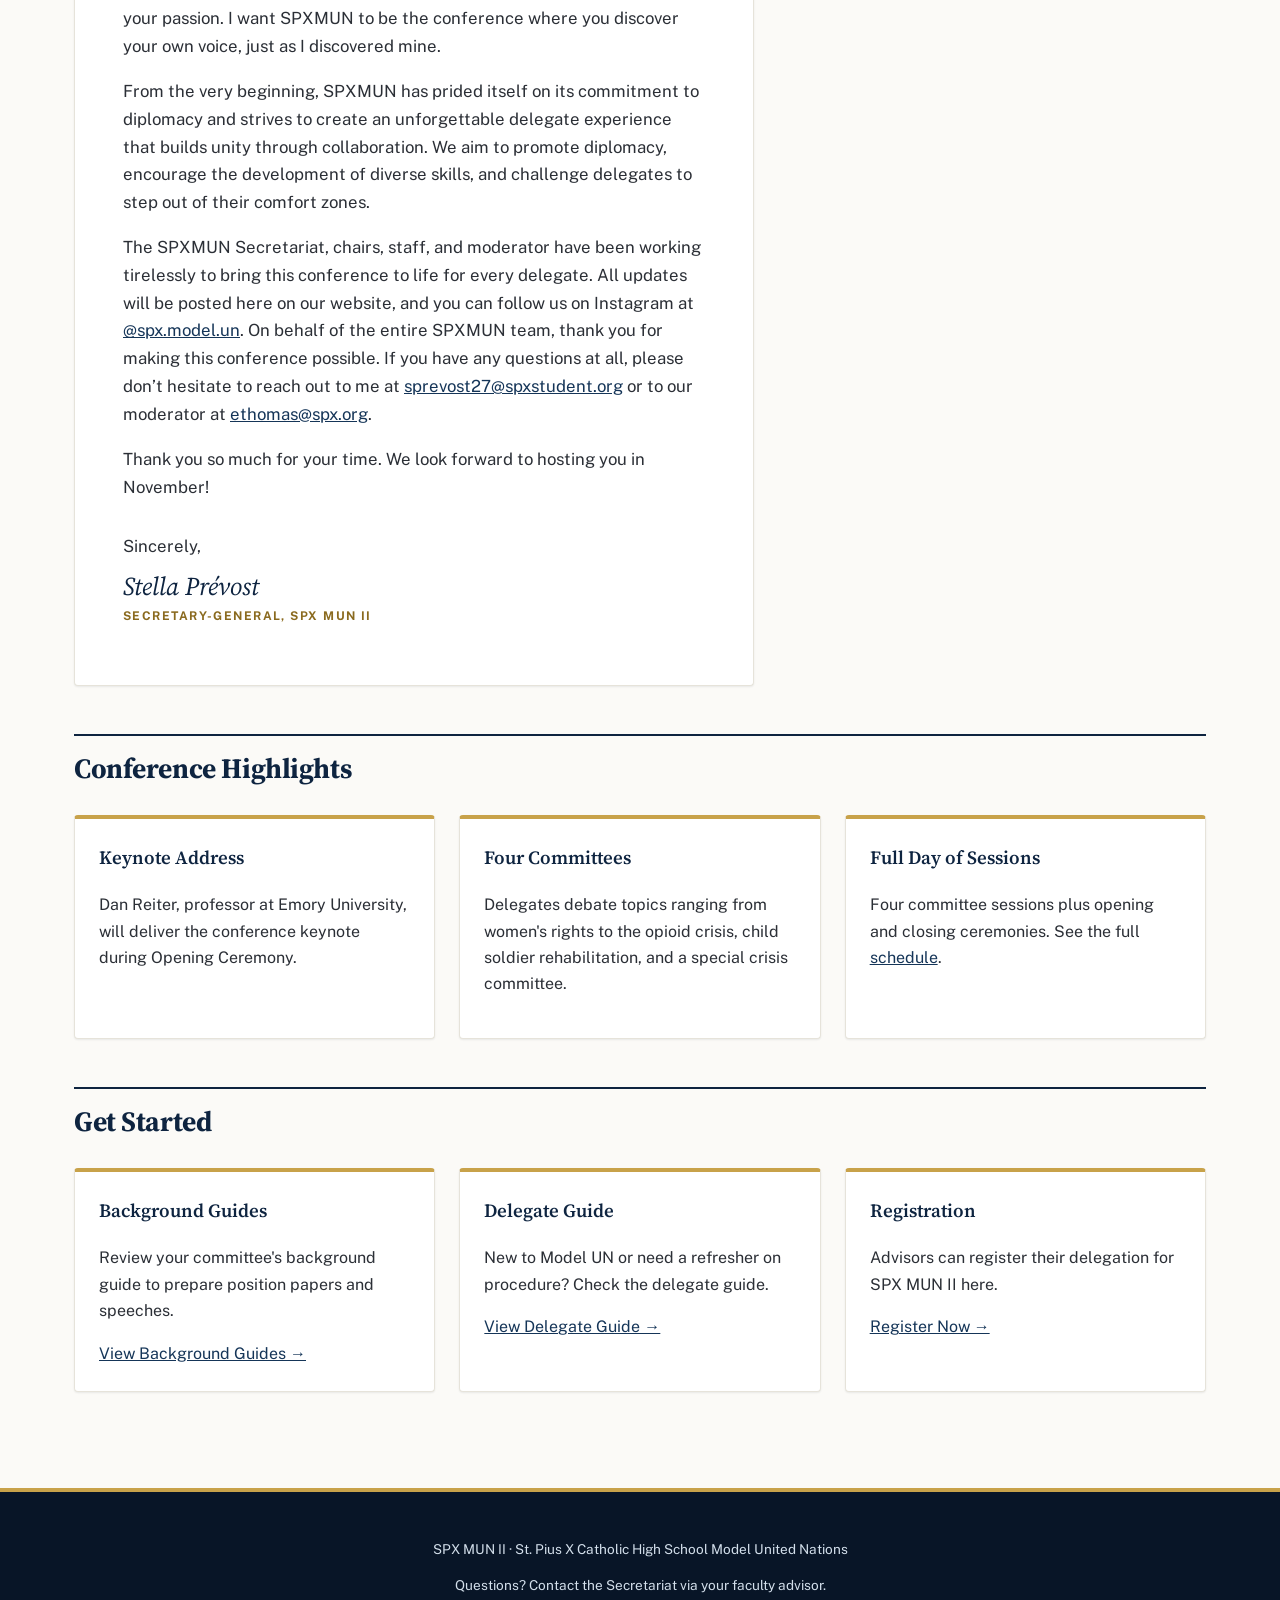
==== commit e9ccf21a: "Add Secretary-General's welcome letter to the homepage Replaces the generic Welcome paragraph with S" ====
--- a/index.html
+++ b/index.html
@@ -67,14 +67,51 @@
 
 <main>
   <section>
-    <h2>Welcome</h2>
-    <p>
-      SPX MUN II is St. Pius X Catholic High School's Model United Nations conference,
-      bringing together delegates for a day of debate, diplomacy, and problem-solving
-      around this year's theme, <em>Building Tomorrow by Solving Today</em>. Delegates
-      will represent nations and stakeholders across four committees, tackling issues
-      from human rights to global health policy.
-    </p>
+    <h2>Letter from the Secretary-General</h2>
+    <article class="letter">
+      <p class="letter-salutation">Esteemed Delegates,</p>
+      <p>
+        It is my absolute privilege to welcome you to the first-ever St. Pius X Model
+        United Nations Conference. My name is Stella Prévost, and for the past two years
+        I have had the honor of serving as Secretary-General of SPXMUN.
+      </p>
+      <p>
+        My own journey with Model UN began my freshman year, when I walked into my first
+        meeting without the slightest idea of what it was. By my very first committee
+        session, I had fallen in love with the power of diplomacy. I learned how
+        resolutions were drafted, how alliances were built, and how a single speech could
+        shift an entire room. I stumbled, asked questions, and slowly grew more confident
+        in my voice. Model UN pushed me out of my comfort zone and taught me skills I never
+        expected to gain: public speaking, critical thinking, and the ability to listen as
+        carefully as I spoke. Now, here I am, serving as your Secretary-General.
+      </p>
+      <p>
+        That transformation is exactly what I want for every delegate at SPXMUN. My hope
+        is that you leave this conference with the memory of a place where you grew,
+        learned, and connected with fellow delegates who share your passion. I want SPXMUN
+        to be the conference where you discover your own voice, just as I discovered mine.
+      </p>
+      <p>
+        From the very beginning, SPXMUN has prided itself on its commitment to diplomacy
+        and strives to create an unforgettable delegate experience that builds unity
+        through collaboration. We aim to promote diplomacy, encourage the development of
+        diverse skills, and challenge delegates to step out of their comfort zones.
+      </p>
+      <p>
+        The SPXMUN Secretariat, chairs, staff, and moderator have been working tirelessly
+        to bring this conference to life for every delegate. All updates will be posted
+        here on our website, and you can follow us on Instagram at
+        <a href="https://www.instagram.com/spx.model.un/" target="_blank" rel="noopener">@spx.model.un</a>.
+        On behalf of the entire SPXMUN team, thank you for making this conference
+        possible. If you have any questions at all, please don&rsquo;t hesitate to reach
+        out to me at <a href="mailto:sprevost27@spxstudent.org">sprevost27@spxstudent.org</a>
+        or to our moderator at <a href="mailto:ethomas@spx.org">ethomas@spx.org</a>.
+      </p>
+      <p>Thank you so much for your time. We look forward to hosting you in November!</p>
+      <p class="letter-signoff">Sincerely,</p>
+      <p class="letter-signature">Stella Prévost</p>
+      <p class="letter-title">Secretary-General, SPX MUN II</p>
+    </article>
   </section>
 
   <section>
--- a/assets/css/style.css
+++ b/assets/css/style.css
@@ -76,6 +76,33 @@
   color: var(--text-body);
   background: var(--paper-50);
   line-height: 1.65;
+  position: relative;
+}
+
+body::before {
+  content: "";
+  position: fixed;
+  right: -160px;
+  bottom: -80px;
+  width: 900px;
+  height: 900px;
+  background-image: url("../img/watermark-globe.png");
+  background-repeat: no-repeat;
+  background-size: 900px auto;
+  background-position: bottom right;
+  opacity: 0.05;
+  pointer-events: none;
+  z-index: -1;
+}
+
+@media (max-width: 900px) {
+  body::before {
+    width: 500px;
+    height: 500px;
+    background-size: 500px auto;
+    right: -100px;
+    bottom: -40px;
+  }
 }
 
 a {
@@ -352,6 +379,7 @@
   border-radius: var(--radius-md);
   padding: 1.5rem;
   box-shadow: var(--shadow-sm);
+  overflow: hidden;
 }
 
 .card h3 {
@@ -359,6 +387,52 @@
   font-weight: 600;
   margin-top: 0;
   color: var(--text-heading);
+}
+
+.card-media-wrap {
+  position: relative;
+  width: calc(100% + 3rem);
+  height: 170px;
+  margin: -1.5rem -1.5rem 1rem;
+  overflow: hidden;
+}
+
+.card-media {
+  display: block;
+  width: 100%;
+  height: 100%;
+  object-fit: cover;
+  filter: saturate(0.8) contrast(0.96);
+}
+
+.card-media-wrap::after {
+  content: "";
+  position: absolute;
+  inset: 0;
+  background: linear-gradient(
+    180deg,
+    rgba(14, 36, 64, 0.25) 0%,
+    rgba(14, 36, 64, 0.15) 45%,
+    rgba(14, 36, 64, 0.55) 100%
+  );
+}
+
+.card-topic {
+  font-size: 1.05rem;
+  line-height: 1.5;
+  color: var(--text-body);
+  margin: 0.4rem 0 1rem;
+}
+
+.card-credit {
+  font-family: var(--font-mono);
+  font-size: 0.7rem;
+  color: var(--text-muted);
+  margin: 0.75rem 0 0;
+}
+
+.card-credit a {
+  color: inherit;
 }
 
 table.schedule {
@@ -443,3 +517,52 @@
     gap: 1rem;
   }
 }
+
+.letter {
+  max-width: var(--measure-prose);
+  background: var(--paper-0);
+  border: 1px solid var(--border-subtle);
+  border-top: 4px solid var(--gold-500);
+  border-radius: var(--radius-md);
+  box-shadow: var(--shadow-sm);
+  padding: 2.5rem 3rem;
+  font-size: 1.05rem;
+}
+
+.letter p {
+  margin: 0 0 1.1rem;
+}
+
+.letter-salutation {
+  font-family: var(--font-display);
+  font-size: 1.25rem;
+  font-weight: 600;
+  color: var(--text-heading);
+}
+
+.letter-signoff {
+  margin-top: 2rem !important;
+  margin-bottom: 0.25rem !important;
+}
+
+.letter-signature {
+  font-family: var(--font-display);
+  font-style: italic;
+  font-size: 1.6rem;
+  color: var(--navy-800);
+  margin-bottom: 0 !important;
+}
+
+.letter-title {
+  font-size: 0.75rem;
+  font-weight: 700;
+  letter-spacing: 0.12em;
+  text-transform: uppercase;
+  color: var(--gold-700);
+}
+
+@media (max-width: 640px) {
+  .letter {
+    padding: 1.75rem 1.25rem;
+  }
+}
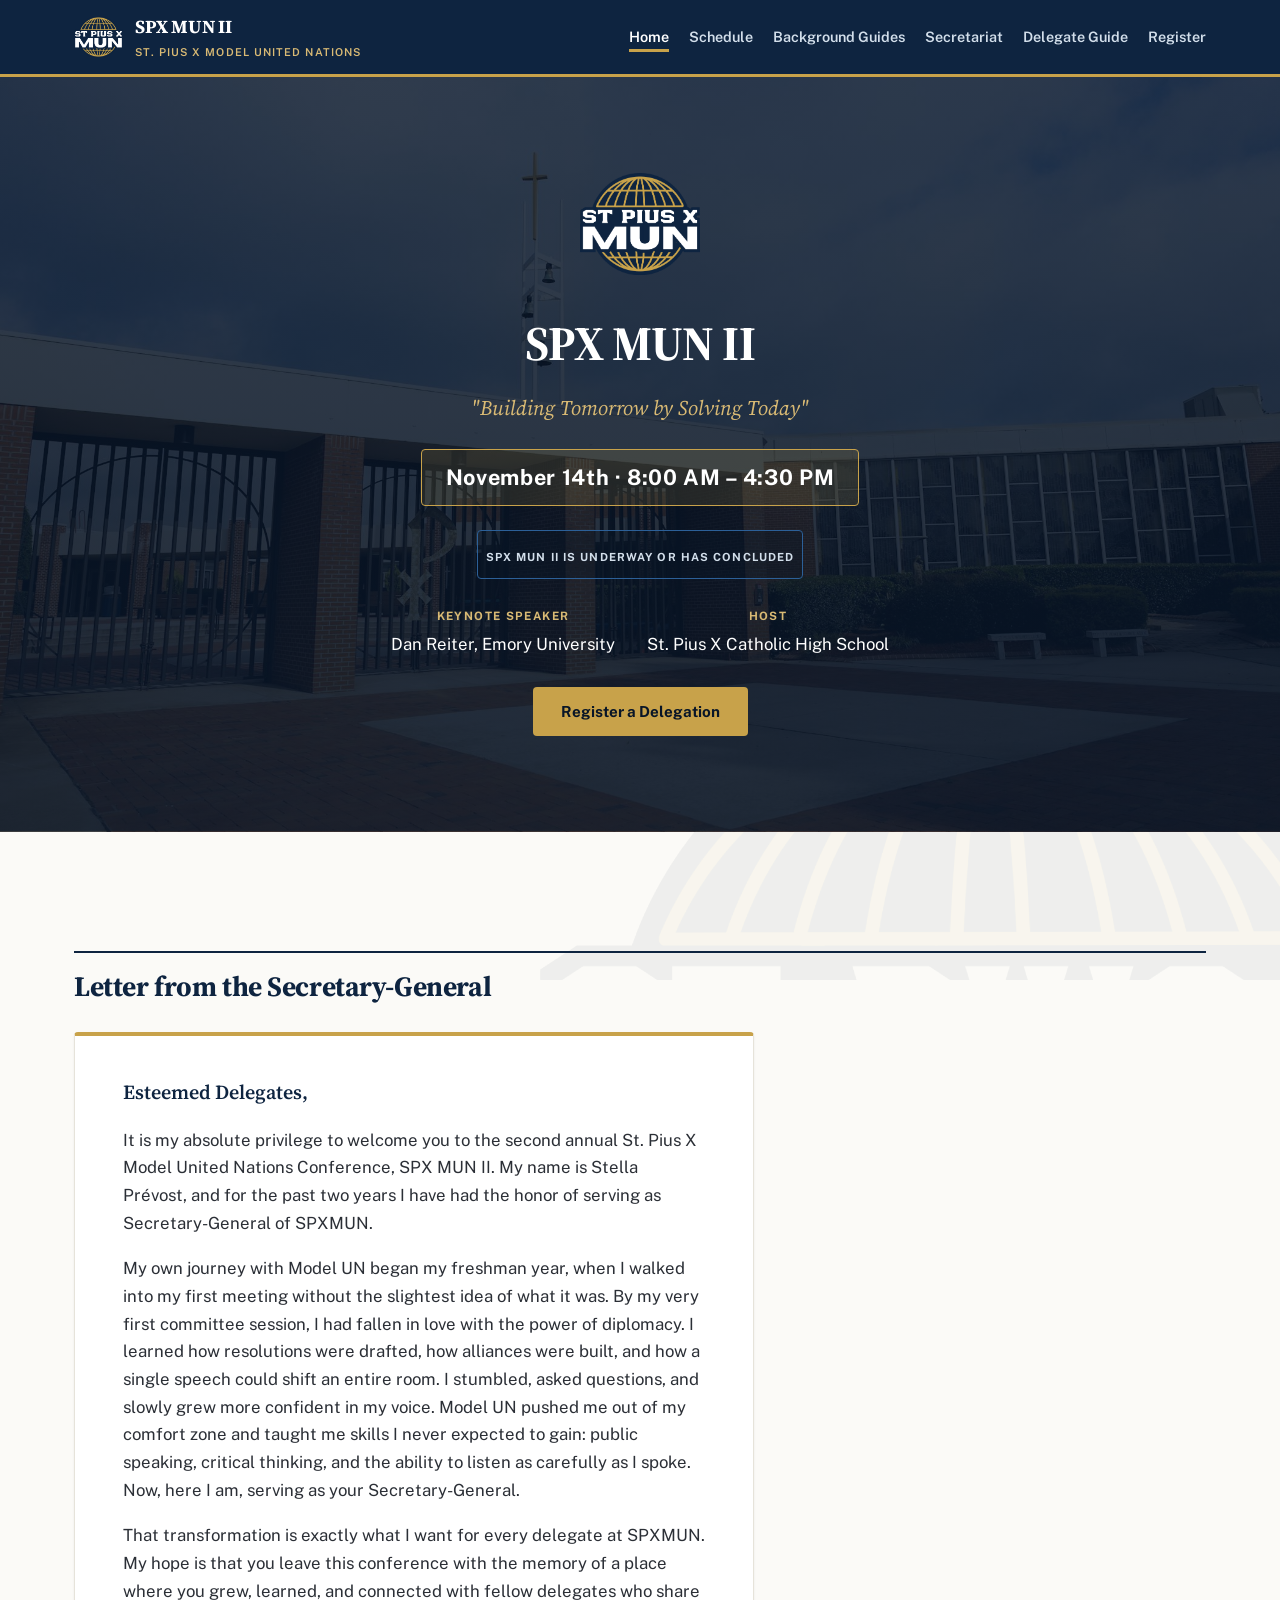
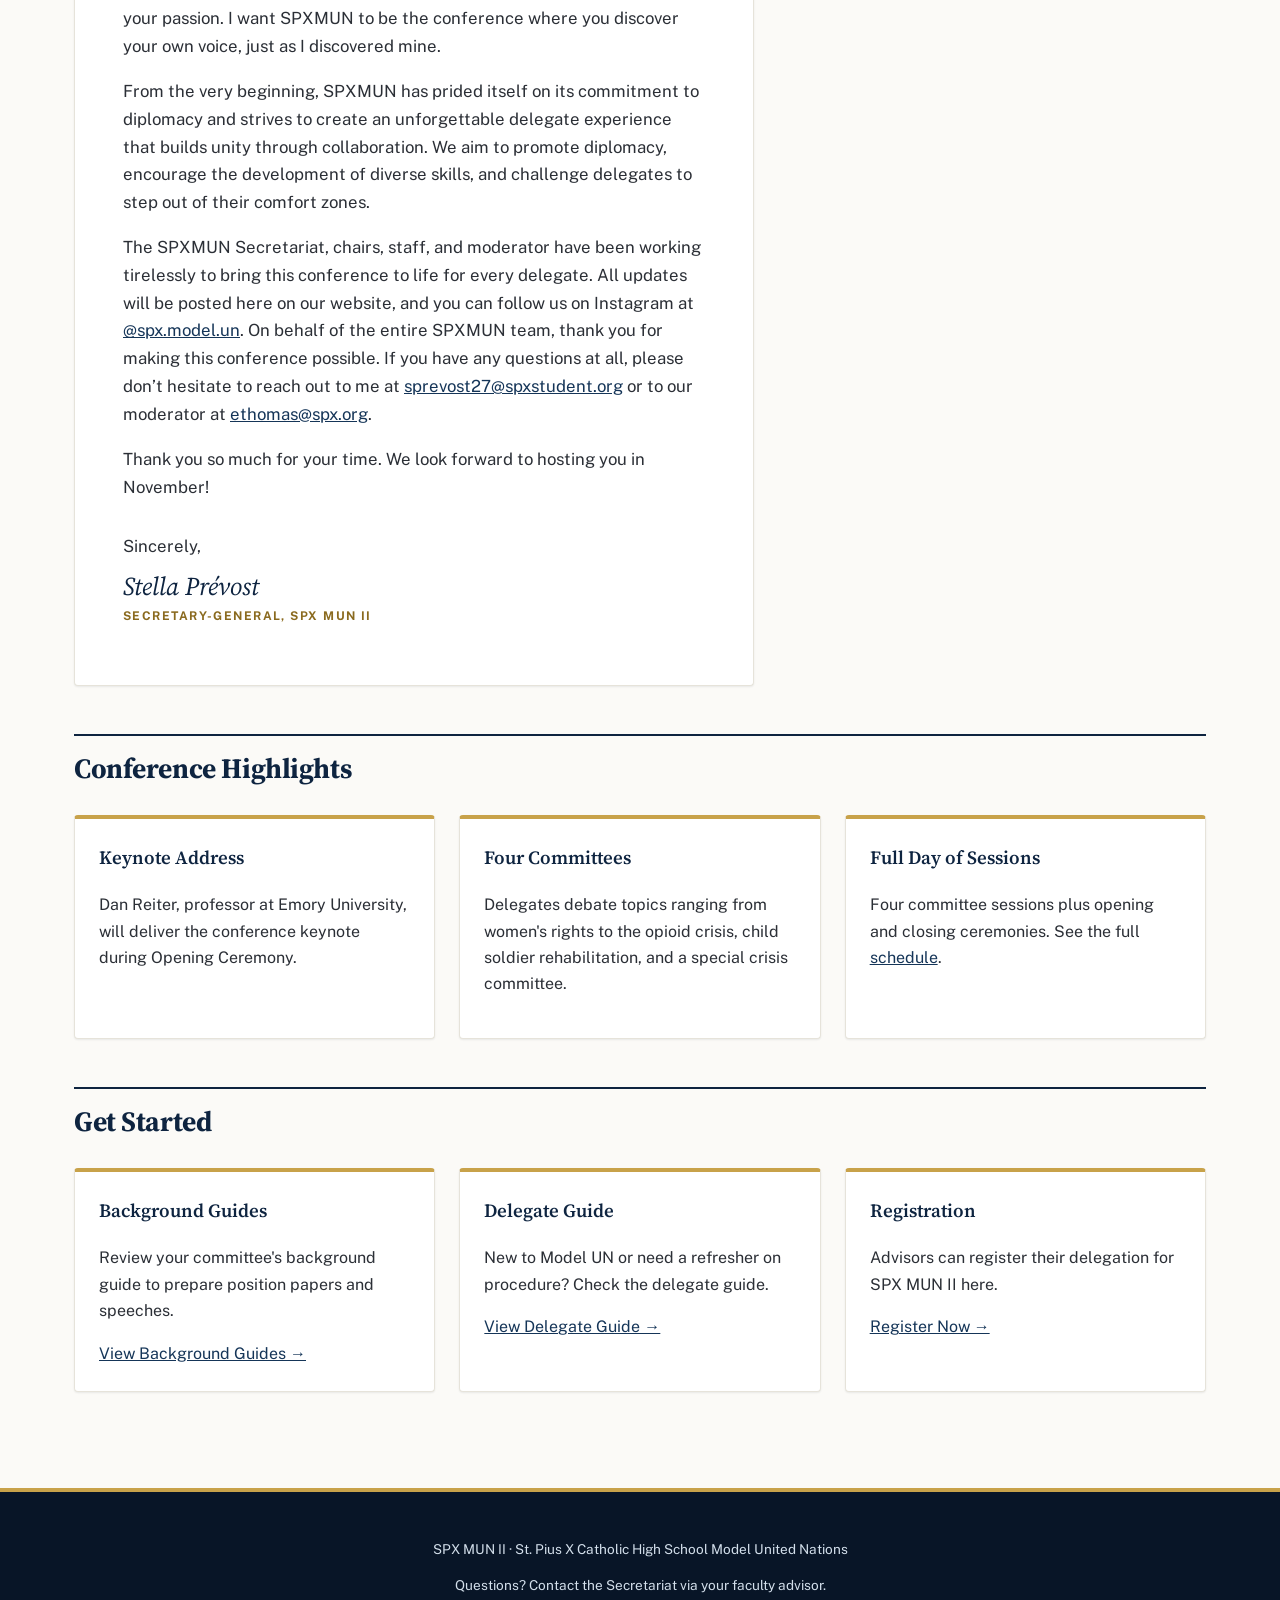
==== commit b1e0198b: "Correct welcome letter to describe SPX MUN II as the second conference Co-Authored-By: Claude Opus 5" ====
--- a/index.html
+++ b/index.html
@@ -71,8 +71,8 @@
     <article class="letter">
       <p class="letter-salutation">Esteemed Delegates,</p>
       <p>
-        It is my absolute privilege to welcome you to the first-ever St. Pius X Model
-        United Nations Conference. My name is Stella Prévost, and for the past two years
+        It is my absolute privilege to welcome you to the second annual St. Pius X Model
+        United Nations Conference, SPX MUN II. My name is Stella Prévost, and for the past two years
         I have had the honor of serving as Secretary-General of SPXMUN.
       </p>
       <p>
